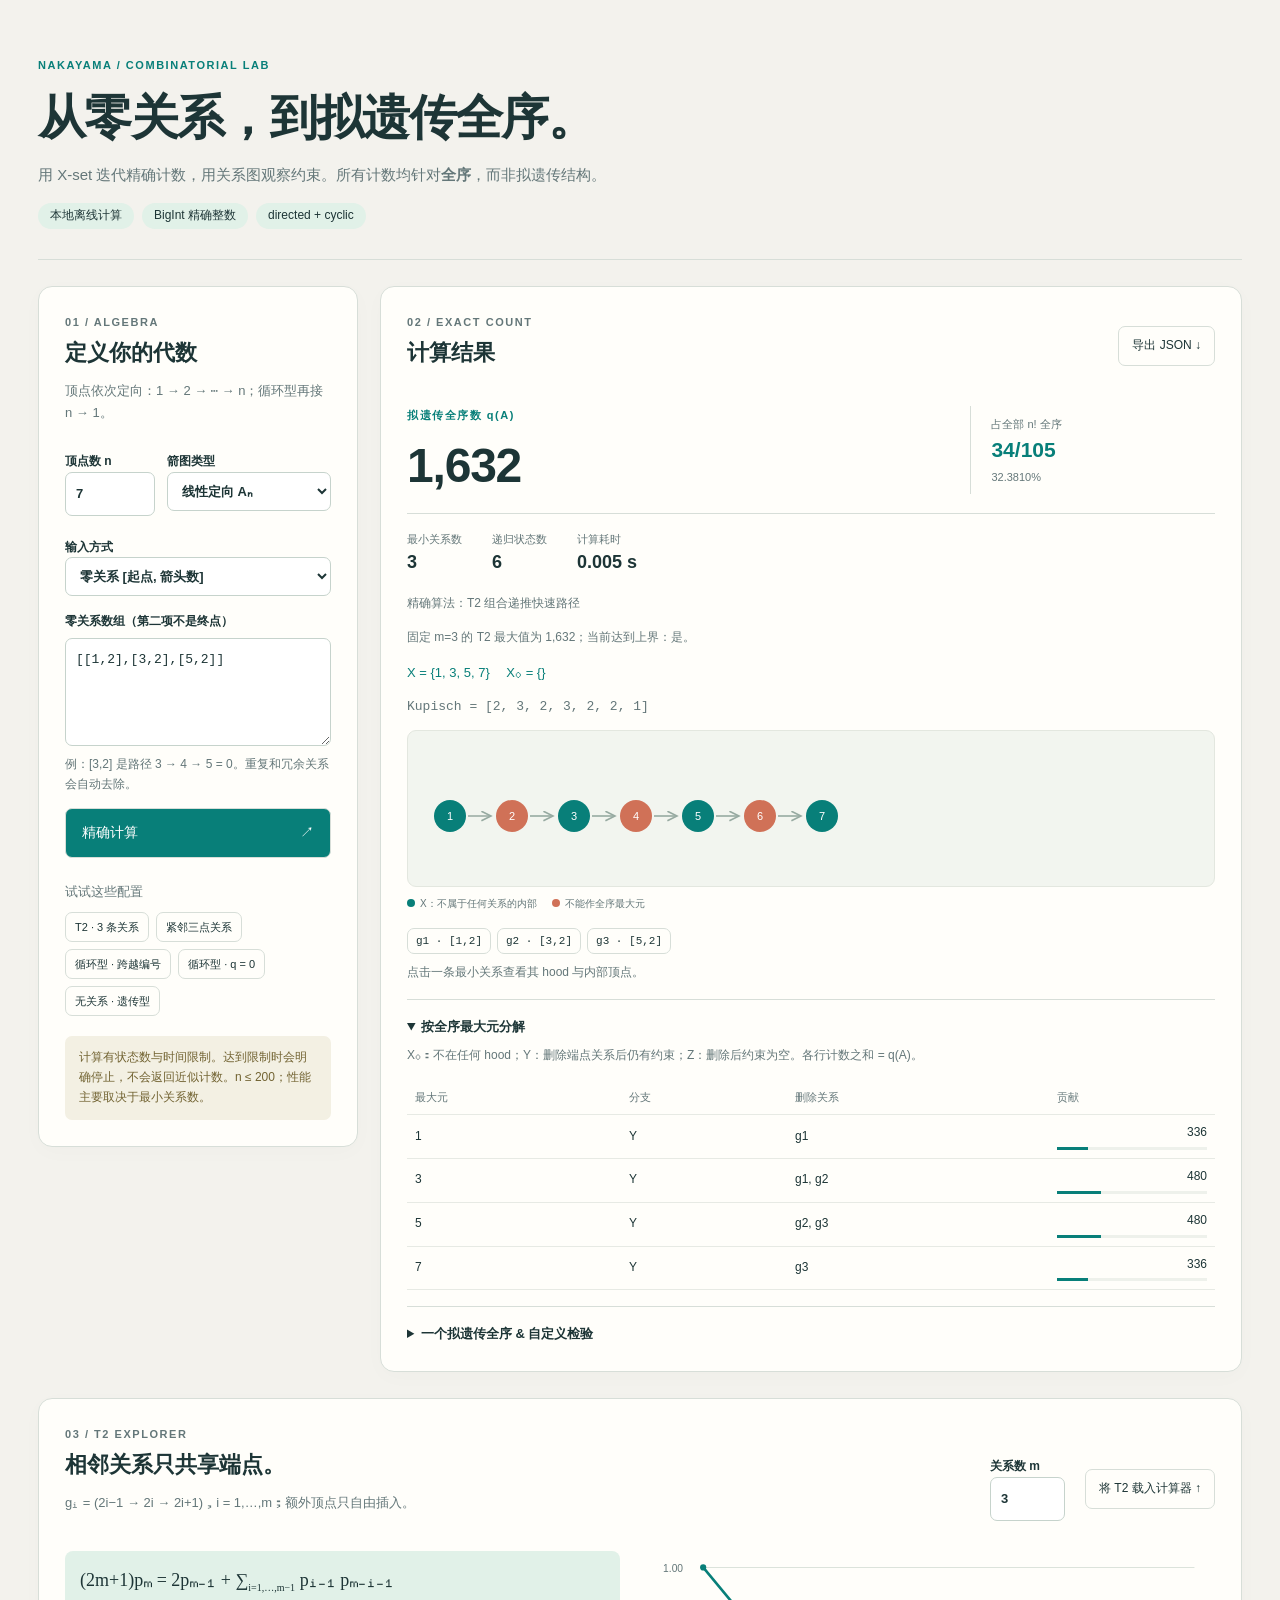
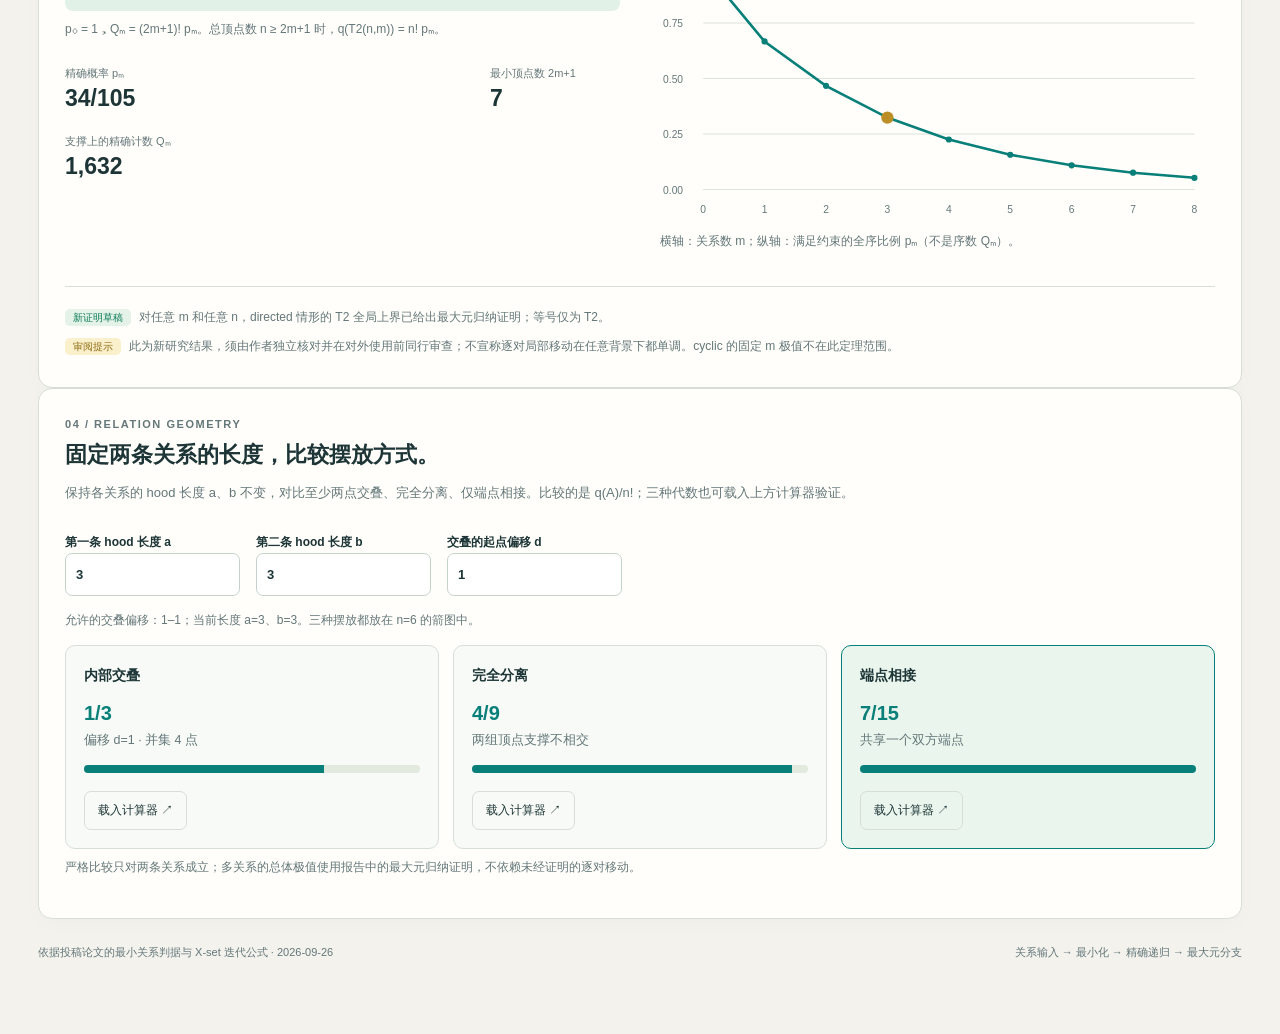
==== nakayama/index.html @ 2ca800cb "Add Nakayama q-order calculator" ====
<!doctype html>
<html lang="zh-CN"><head><meta charset="utf-8"><meta name="viewport" content="width=device-width,initial-scale=1"><title>Nakayama · 拟遗传全序研究台</title><link rel="stylesheet" href="style.css"></head>
<body><main class="shell">
<header><div class="eyebrow">NAKAYAMA / COMBINATORIAL LAB</div><h1>从零关系，到拟遗传全序。</h1><p>用 X-set 迭代精确计数，用关系图观察约束。所有计数均针对<strong>全序</strong>，而非拟遗传结构。</p><div class="tags"><span>本地离线计算</span><span>BigInt 精确整数</span><span>directed + cyclic</span></div></header>
<section class="workspace"><div class="panel input-panel"><div class="section-no">01 / ALGEBRA</div><h2>定义你的代数</h2><p class="muted">顶点依次定向：1 → 2 → ⋯ → n；循环型再接 n → 1。</p>
<div class="two-col"><label>顶点数 n<input id="nInput" type="number" min="1" max="200" value="7"></label><label>箭图类型<select id="kindInput"><option value="directed">线性定向 Aₙ</option><option value="cyclic">循环定向 cyclic</option></select></label></div>
<label>输入方式<select id="modeInput"><option value="relations">零关系 [起点, 箭头数]</option><option value="kupisch">Kupisch 列 [c₁, …, cₙ]</option></select></label>
<label id="inputLabel" for="algebraInput">零关系数组（第二项不是终点）</label><textarea id="algebraInput" rows="4" spellcheck="false">[[1,2],[3,2],[5,2]]</textarea>
<p class="hint" id="inputHint">例：[3,2] 是路径 3 → 4 → 5 = 0。重复和冗余关系会自动去除。</p>
<button class="primary" id="runButton">精确计算 <span>↗</span></button><button id="cancelButton" hidden>取消计算</button>
<div class="presets"><span class="muted">试试这些配置</span><button data-preset="t2">T2 · 3 条关系</button><button data-preset="dense">紧邻三点关系</button><button data-preset="cyclic">循环型 · 跨越编号</button><button data-preset="zero">循环型 · q = 0</button><button data-preset="hereditary">无关系 · 遗传型</button></div>
<div class="note">计算有状态数与时间限制。达到限制时会明确停止，不会返回近似计数。n ≤ 200；性能主要取决于最小关系数。</div></div>
<div class="panel result-panel" aria-live="polite"><div class="result-head"><div><div class="section-no">02 / EXACT COUNT</div><h2>计算结果</h2></div><button id="exportButton" disabled>导出 JSON ↓</button></div>
<div id="error" class="error" hidden></div><div id="busy" class="note" hidden>正在后台进行关系子集递归…</div>
<div id="resultContent" hidden><div class="hero-result"><div><div class="eyebrow">拟遗传全序数 q(A)</div><div id="qValue" class="big-number"></div></div><div class="ratio-box"><span>占全部 n! 全序</span><strong id="ratioValue"></strong><small id="percentValue"></small></div></div>
<div class="microstats"><div><small>最小关系数</small><b id="mValue"></b></div><div><small>递归状态数</small><b id="statesValue"></b></div><div><small>计算耗时</small><b id="timeValue"></b></div></div><p class="hint" id="algorithmValue"></p><p class="hint" id="boundValue"></p>
<div id="warnings"></div><p class="sets" id="sets"></p><p class="muted mono" id="kupischValue"></p>
<div class="diagram-wrap" id="algebraDiagram"></div><div class="legend"><span><i class="teal"></i>X：不属于任何关系的内部</span><span><i class="coral"></i>不能作全序最大元</span></div><div id="relationChips" class="relation-chips"></div><p class="hint" id="relationDetail">点击关系，查看其 hood 与内部顶点；循环路径保留重复出现的语义。</p>
<details open><summary>按全序最大元分解</summary><p class="hint">X₀：不在任何 hood；Y：删除端点关系后仍有约束；Z：删除后约束为空。各行计数之和 = q(A)。</p><div class="table-scroll"><table><thead><tr><th>最大元</th><th>分支</th><th>删除关系</th><th>贡献</th></tr></thead><tbody id="branchRows"></tbody></table></div></details>
<details><summary>一个拟遗传全序 & 自定义检验</summary><p class="hint">从大到小排列顶点，以逗号分隔。判据：每条最小关系的 hood 最大元不能在内部。</p><textarea id="orderInput" rows="2"></textarea><button id="checkButton">检验这个全序</button><p id="orderResult"></p></details>
</div></div></section>
<section class="panel t2-panel"><div class="section-no">03 / T2 EXPLORER</div><div class="t2-head"><div><h2>相邻关系只共享端点。</h2><p class="muted">gᵢ = (2i−1 → 2i → 2i+1)，i = 1,…,m；额外顶点只自由插入。</p></div><label>关系数 m<input id="t2M" type="number" min="1" max="30" value="3"></label><button id="loadT2">将 T2 载入计算器 ↑</button></div>
<div class="t2-grid"><div><div class="formula">(2m+1)pₘ = 2pₘ₋₁ + ∑<sub>i=1,…,m−1</sub> pᵢ₋₁ pₘ₋ᵢ₋₁</div><p class="hint">p₀ = 1，Qₘ = (2m+1)! pₘ。总顶点数 n ≥ 2m+1 时，q(T2(n,m)) = n! pₘ。</p><div class="t2-metrics"><div><small>精确概率 pₘ</small><strong id="t2P"></strong></div><div><small>最小顶点数 2m+1</small><strong id="t2N"></strong></div><div class="span2"><small>支撑上的精确计数 Qₘ</small><strong id="t2Q"></strong></div></div></div><div><div id="t2Chart"></div><p class="hint">横轴：关系数 m；纵轴：满足约束的全序比例 pₘ（不是序数 Qₘ）。</p></div></div>
<div class="proof-status"><span class="pill">新证明草稿</span> 对任意 m 和任意 n，directed 情形的 T2 全局上界已给出最大元归纳证明；等号仅为 T2。<br><span class="pill amber">审阅提示</span> 此为新研究结果，须由作者独立核对并在对外使用前同行审查；不宣称逐对局部移动在任意背景下都单调。cyclic 的固定 m 极值不在此定理范围。</div></section>
<section class="panel comparison-panel"><div class="section-no">04 / RELATION GEOMETRY</div><h2>固定两条关系的长度，比较摆放方式。</h2><p class="muted">保持各关系的 hood 长度 a、b 不变，对比至少两点交叠、完全分离、仅端点相接。比较的是 q(A)/n!；三种代数也可载入上方计算器验证。</p>
<div class="compare-controls"><label>第一条 hood 长度 a<input id="lengthA" type="number" min="3" max="40" value="3"></label><label>第二条 hood 长度 b<input id="lengthB" type="number" min="3" max="40" value="3"></label><label>交叠的起点偏移 d<input id="offsetD" type="number" min="1" value="1"></label></div>
<p class="hint" id="compareHint"></p><div id="pairChart" class="pair-chart"></div><p class="hint">严格比较只对两条关系成立；多关系的总体极值使用报告中的最大元归纳证明，不依赖未经证明的逐对移动。</p></section>
<footer><span>依据投稿论文的最小关系判据与 X-set 迭代公式 · 2026-09-26</span><span>关系输入 → 最小化 → 精确递归 → 最大元分支</span></footer>
</main><script src="core.js"></script><script src="app.js"></script></body></html>
---- nakayama/style.css ----
:root{--bg:#f3f2ed;--paper:#fffefa;--ink:#1d3536;--muted:#647779;--line:#d7ded8;--teal:#087f79;--mint:#e1f1e8;--coral:#d07157;--gold:#bc8f26}*{box-sizing:border-box}body{margin:0;background:var(--bg);color:var(--ink);font:15px/1.65 -apple-system,BlinkMacSystemFont,'Segoe UI','PingFang SC',sans-serif}.shell{max-width:1390px;margin:auto;padding:48px 38px}header{padding:8px 0 30px;border-bottom:1px solid var(--line)}.eyebrow,.section-no{font-size:11px;font-weight:750;letter-spacing:.14em;color:var(--teal)}h1{font-size:clamp(29px,4vw,48px);line-height:1.25;letter-spacing:-.035em;margin:14px 0}header p{max-width:760px;color:var(--muted)}.tags{display:flex;flex-wrap:wrap;gap:8px}.tags span{background:var(--mint);border-radius:30px;padding:3px 12px;font-size:12px}.workspace{display:grid;grid-template-columns:320px minmax(0,1fr);gap:22px;margin:26px 0}.panel{border:1px solid var(--line);border-radius:14px;background:var(--paper);padding:26px;box-shadow:0 5px 22px #17393605;min-width:0}.input-panel{align-self:start}.section-no{color:var(--muted);margin-bottom:8px}h2{font-size:22px;line-height:1.3;margin:0 0 12px;font-weight:650}.muted,.hint{color:var(--muted)}.muted{font-size:13px}.hint{font-size:12px;margin:9px 0 14px}label{display:block;font-size:12px;font-weight:650;margin:16px 0 6px}input,select,textarea,button{font:inherit;color:inherit}input,select,textarea{display:block;width:100%;background:#fff;border:1px solid #c6d3cc;border-radius:7px;padding:10px;font-size:13px;min-width:0}textarea{font-family:ui-monospace,SFMono-Regular,Menlo,monospace;resize:vertical}button{border:1px solid var(--line);border-radius:7px;background:transparent;padding:9px 13px;font-size:12px;cursor:pointer;transition:.15s}button:hover{border-color:var(--teal);background:var(--mint)}button:disabled{opacity:.5;cursor:not-allowed}input:focus,select:focus,textarea:focus,button:focus-visible{outline:2px solid var(--teal);outline-offset:2px}.two-col{display:grid;grid-template-columns:90px minmax(0,1fr);gap:12px}.primary{display:flex;justify-content:space-between;width:100%;background:var(--teal);color:white;padding:12px 16px;font-size:14px}.primary:hover{background:#066862;color:white}.presets{display:flex;flex-wrap:wrap;gap:7px;margin-top:23px}.presets>span{width:100%;margin-bottom:3px}.presets button{font-size:11px;padding:5px 9px}.note,.error{font-size:12px;padding:12px 14px;margin-top:20px;border-radius:7px;background:#f3f0e3;color:#726332}.error{background:#ffede6;color:#913c23;overflow-wrap:anywhere}.result-head,.t2-head{display:flex;justify-content:space-between;align-items:center;gap:20px}.hero-result{display:grid;grid-template-columns:minmax(0,1fr) minmax(100px,.45fr);gap:20px;padding:27px 0 19px;border-bottom:1px solid var(--line)}.big-number{font-size:clamp(26px,4vw,48px);font-weight:600;letter-spacing:-.025em;line-height:1.2;margin-top:12px;overflow-wrap:anywhere;font-variant-numeric:tabular-nums}.ratio-box{border-left:1px solid var(--line);padding-left:20px;display:flex;flex-direction:column;justify-content:center;min-width:0}.ratio-box span,.ratio-box small{font-size:11px;color:var(--muted)}.ratio-box strong{font-size:21px;color:var(--teal);overflow-wrap:anywhere}.microstats{display:flex;gap:30px;margin:16px 0}.microstats small{display:block;color:var(--muted);font-size:11px}.microstats b{font-size:18px}.sets{font-size:13px;color:var(--teal);overflow-wrap:anywhere}.mono{font-family:ui-monospace,monospace;overflow-wrap:anywhere}.diagram-wrap{background:#f2f5ef;border:1px solid #e3e7df;border-radius:9px;overflow:auto;max-height:400px}.diagram-wrap svg{display:block;max-width:none}.legend{font-size:10px;color:var(--muted);display:flex;gap:15px;flex-wrap:wrap;margin:9px 0}.legend i{display:inline-block;width:8px;height:8px;border-radius:50%;margin-right:5px}.teal{background:var(--teal)}.coral{background:var(--coral)}.relation-chips{display:flex;flex-wrap:wrap;gap:6px;margin-top:15px;max-height:150px;overflow:auto}.relation-chips button{font:11px ui-monospace,monospace;padding:6px 8px}.relation-chips button.selected{background:#fcf0c6;border-color:var(--gold)}details{border-top:1px solid var(--line);padding:16px 0 0;margin-top:16px}summary{cursor:pointer;font-size:13px;font-weight:600}.table-scroll{max-height:285px;overflow:auto}table{border-collapse:collapse;width:100%;font-size:12px}th{text-align:left;color:var(--muted);font-weight:500;font-size:11px}td,th{padding:8px;border-bottom:1px solid #e7eae4}td:last-child{text-align:right;font-variant-numeric:tabular-nums;overflow-wrap:anywhere;max-width:220px}.branch-track{width:100%;height:3px;background:#eef1eb;margin-top:4px}.branch-fill{height:3px;background:var(--teal)}#orderResult{font-size:12px;overflow-wrap:anywhere}.t2-head{flex-wrap:wrap}.t2-head>div{flex:1;min-width:240px}.t2-head label{width:75px;margin:0}.t2-grid{display:grid;grid-template-columns:1fr 1fr;gap:40px;margin-top:24px}.formula{background:var(--mint);padding:15px;border-radius:8px;font-family:Georgia,serif;font-size:18px;overflow-wrap:anywhere}.formula sub{font-size:10px}.t2-metrics{display:grid;grid-template-columns:minmax(0,1fr) 130px;gap:18px;margin-top:24px}.t2-metrics small{font-size:11px;color:var(--muted);display:block}.t2-metrics strong{font-size:23px;line-height:1.4;overflow-wrap:anywhere}.span2{grid-column:1/-1}#t2Chart svg{width:100%;display:block}.proof-status{font-size:12px;line-height:2.4;border-top:1px solid var(--line);padding-top:16px;margin-top:20px;color:var(--muted)}.pill{color:#087c58;background:#e5f2e8;padding:3px 8px;border-radius:5px;margin-right:5px;font-size:10px}.amber{background:#faf0cb;color:#8f6a10}footer{display:flex;justify-content:space-between;gap:20px;color:var(--muted);font-size:11px;padding:24px 0}[hidden]{display:none!important}@media(max-width:950px){.shell{padding:28px 20px}.workspace{grid-template-columns:270px minmax(0,1fr)}.panel{padding:20px}.hero-result{grid-template-columns:1fr}.ratio-box{border:0;padding:0}.t2-grid{gap:20px}}@media(max-width:720px){.shell{padding:24px 14px}.workspace,.t2-grid{grid-template-columns:1fr}.t2-head{gap:12px}.hero-result{grid-template-columns:minmax(0,1fr) 120px}.result-head{gap:10px}.result-head button{padding:6px;font-size:10px}.panel{padding:18px}.t2-metrics{grid-template-columns:minmax(0,1fr) 100px}footer{flex-direction:column;gap:6px}}@media(prefers-reduced-motion:reduce){*{transition:none!important}}
.compare-controls{display:flex;gap:16px;flex-wrap:wrap;align-items:end}.compare-controls label{width:175px;max-width:100%}.pair-chart{display:grid;grid-template-columns:repeat(3,minmax(0,1fr));gap:14px}.pair-card{border:1px solid var(--line);border-radius:10px;padding:18px;background:#f7faf6;min-width:0}.pair-card.best{border-color:var(--teal);background:#eaf5ed}.pair-card strong{display:block;font-size:20px;color:var(--teal);overflow-wrap:anywhere}.pair-card h3{font-size:14px;margin:0 0 10px}.pair-track{height:8px;border-radius:10px;background:#e2e9df;margin:14px 0 10px;overflow:hidden}.pair-fill{height:100%;background:var(--teal)}.pair-card button{margin-top:8px}.pair-card small{display:block;color:var(--muted)}@media(max-width:720px){.pair-chart{grid-template-columns:1fr}.compare-controls label{width:calc(50% - 8px)}}
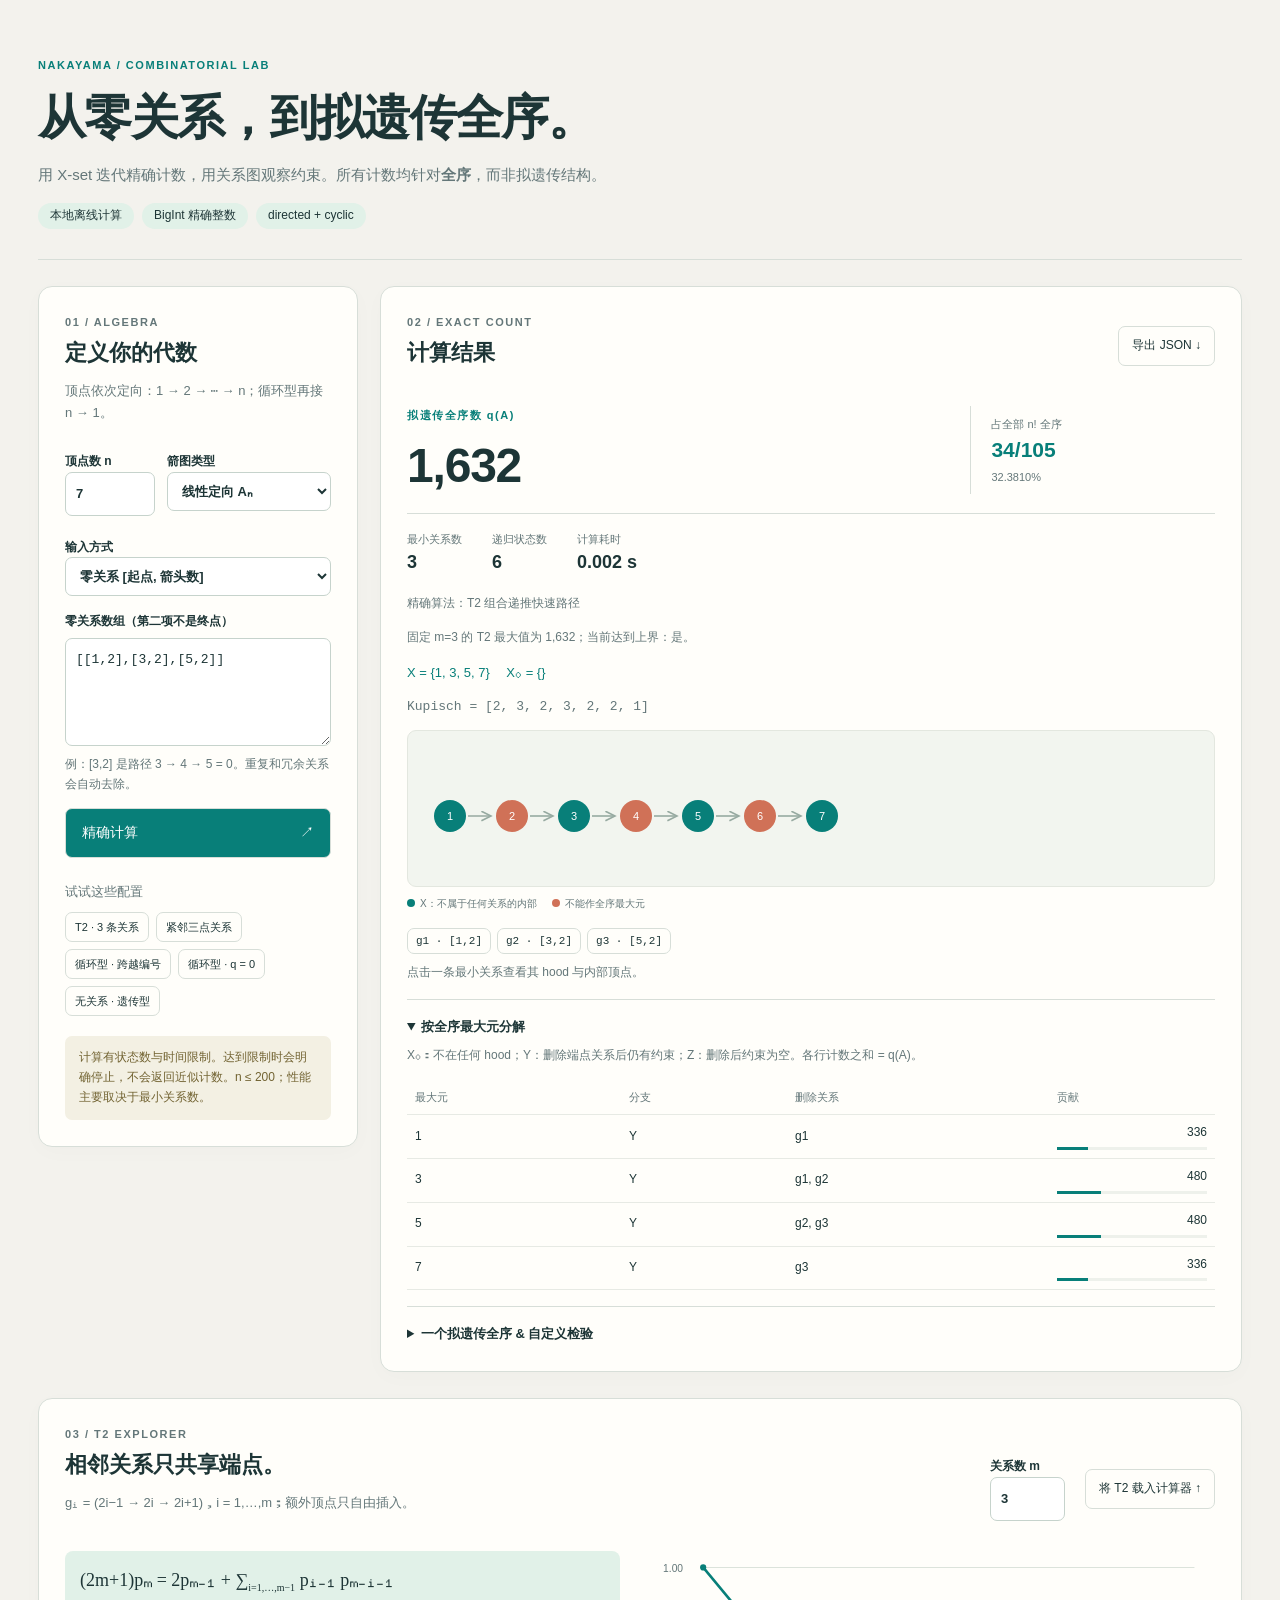
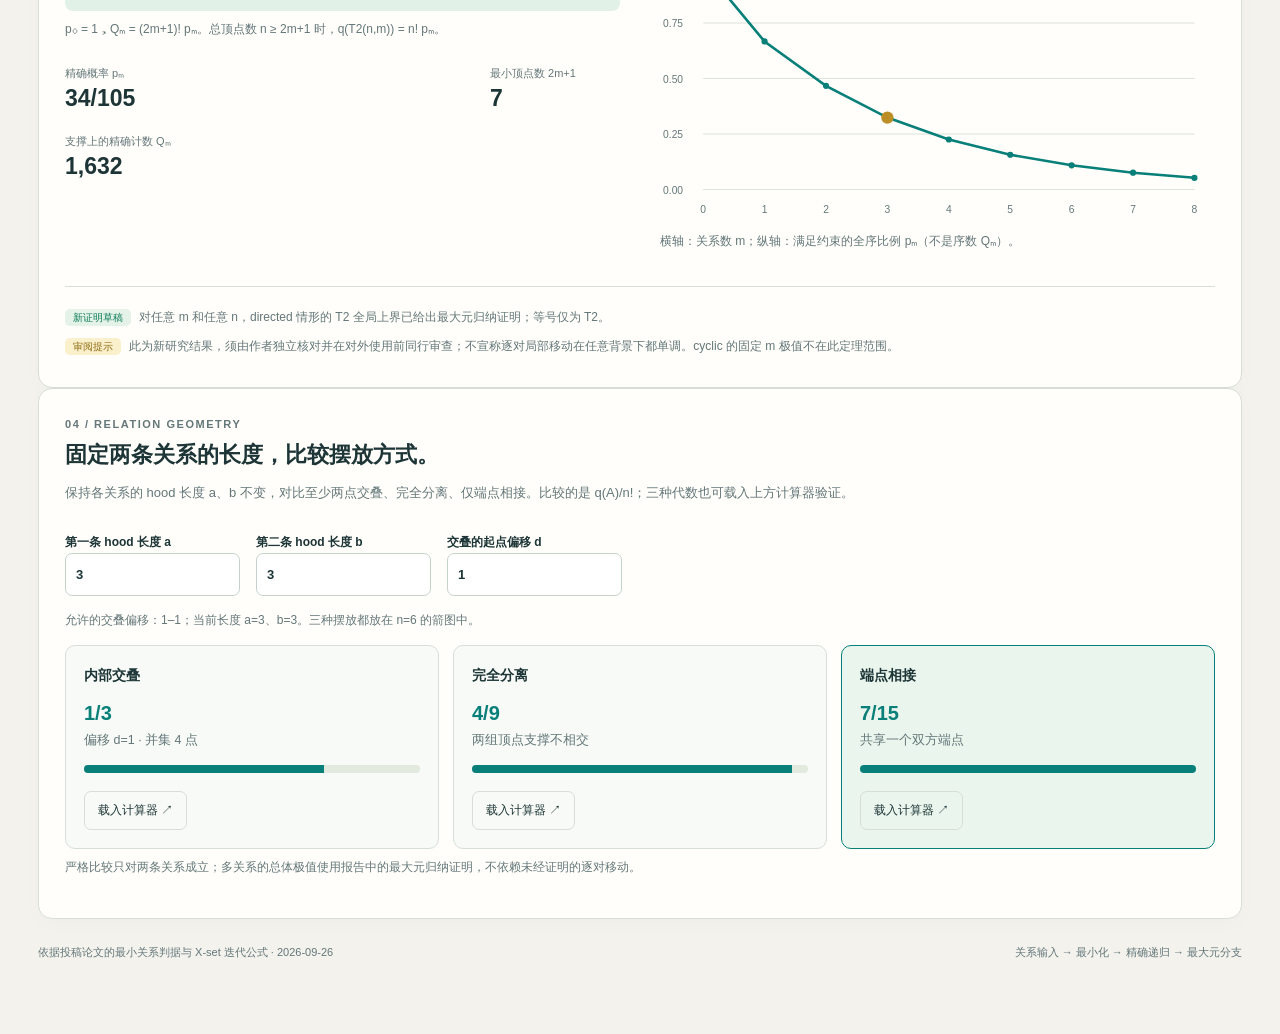
==== commit 211c3fd7: "Embed favicon for standalone calculator" ====
--- a/nakayama/index.html
+++ b/nakayama/index.html
@@ -1,5 +1,5 @@
 <!doctype html>
-<html lang="zh-CN"><head><meta charset="utf-8"><meta name="viewport" content="width=device-width,initial-scale=1"><title>Nakayama · 拟遗传全序研究台</title><link rel="stylesheet" href="style.css"></head>
+<html lang="zh-CN"><head><meta charset="utf-8"><meta name="viewport" content="width=device-width,initial-scale=1"><title>Nakayama · 拟遗传全序研究台</title><link rel="icon" href="data:image/svg+xml,%3Csvg xmlns=%27http://www.w3.org/2000/svg%27 viewBox=%270 0 64 64%27%3E%3Ccircle cx=%2732%27 cy=%2732%27 r=%2728%27 fill=%27%23087f79%27/%3E%3Ctext x=%2732%27 y=%2742%27 text-anchor=%27middle%27 font-size=%2729%27 fill=%27white%27%3EN%3C/text%3E%3C/svg%3E"><link rel="stylesheet" href="style.css"></head>
 <body><main class="shell">
 <header><div class="eyebrow">NAKAYAMA / COMBINATORIAL LAB</div><h1>从零关系，到拟遗传全序。</h1><p>用 X-set 迭代精确计数，用关系图观察约束。所有计数均针对<strong>全序</strong>，而非拟遗传结构。</p><div class="tags"><span>本地离线计算</span><span>BigInt 精确整数</span><span>directed + cyclic</span></div></header>
 <section class="workspace"><div class="panel input-panel"><div class="section-no">01 / ALGEBRA</div><h2>定义你的代数</h2><p class="muted">顶点依次定向：1 → 2 → ⋯ → n；循环型再接 n → 1。</p>
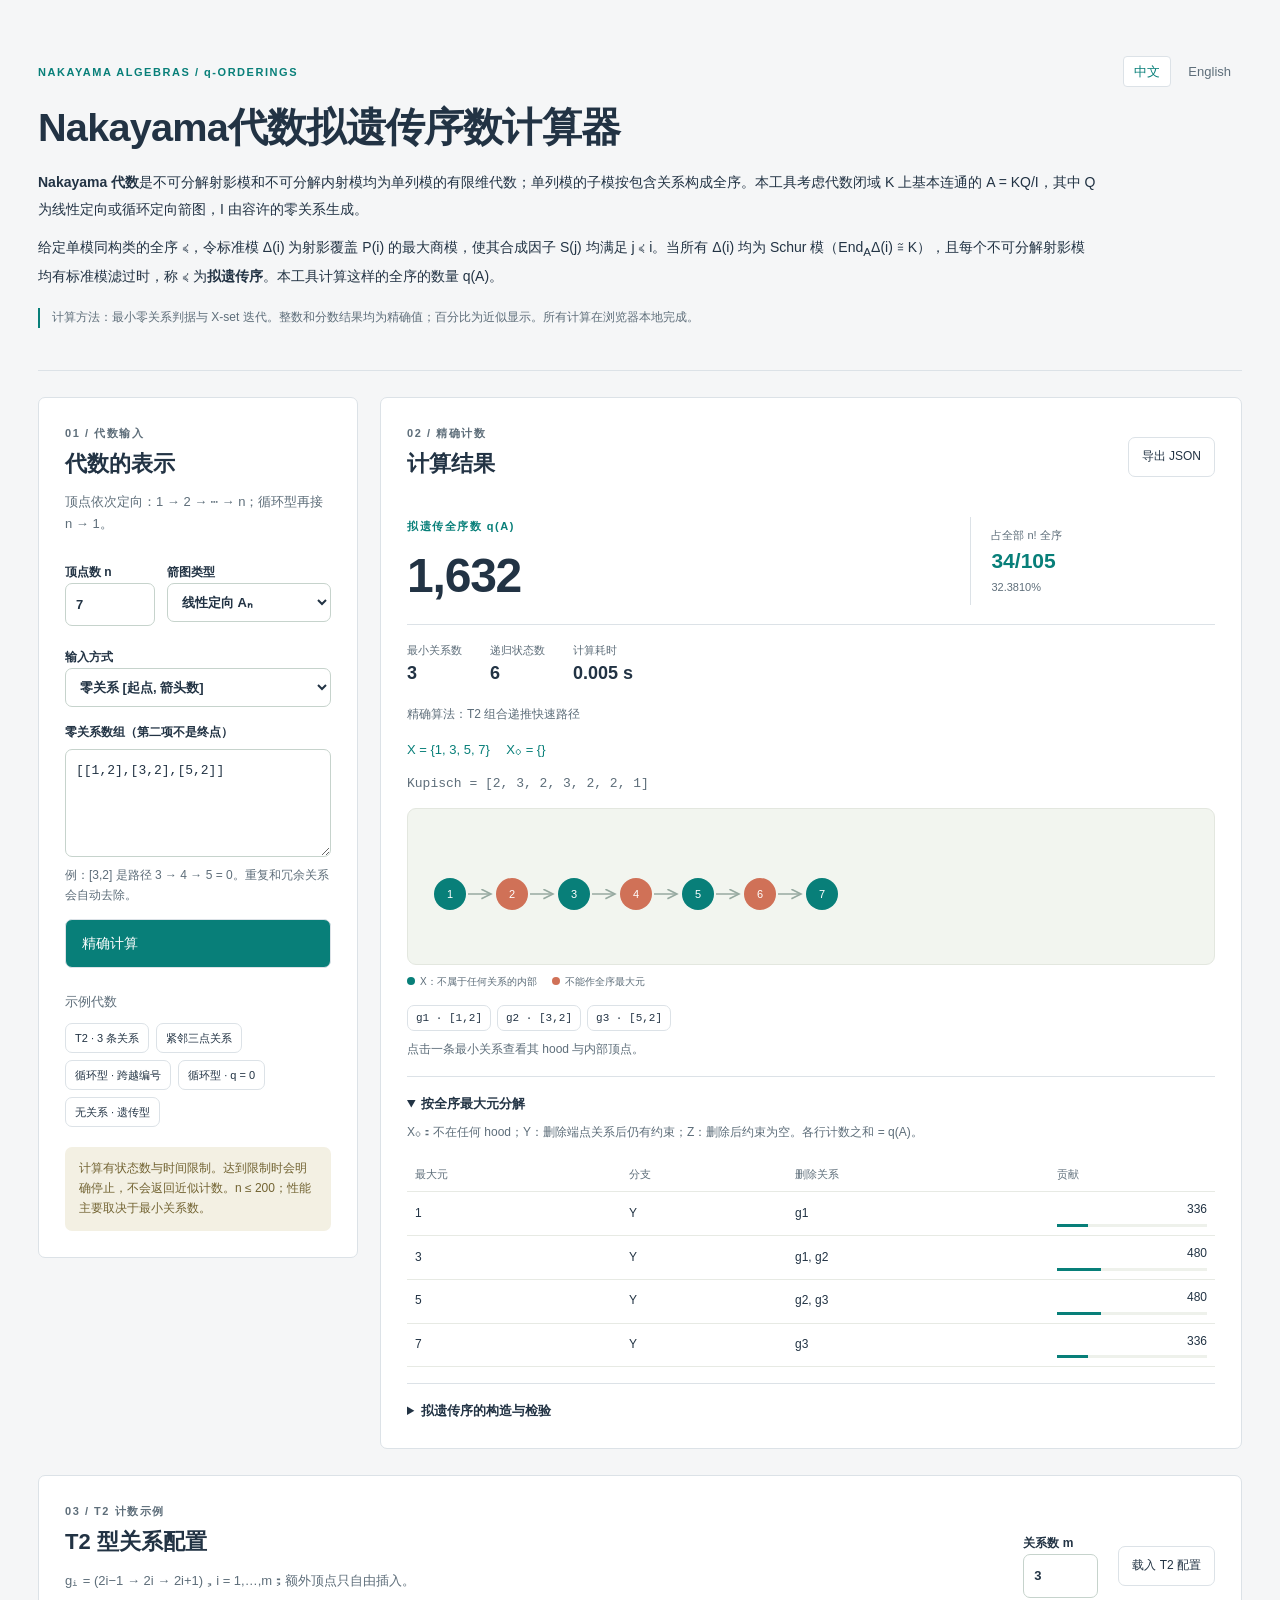
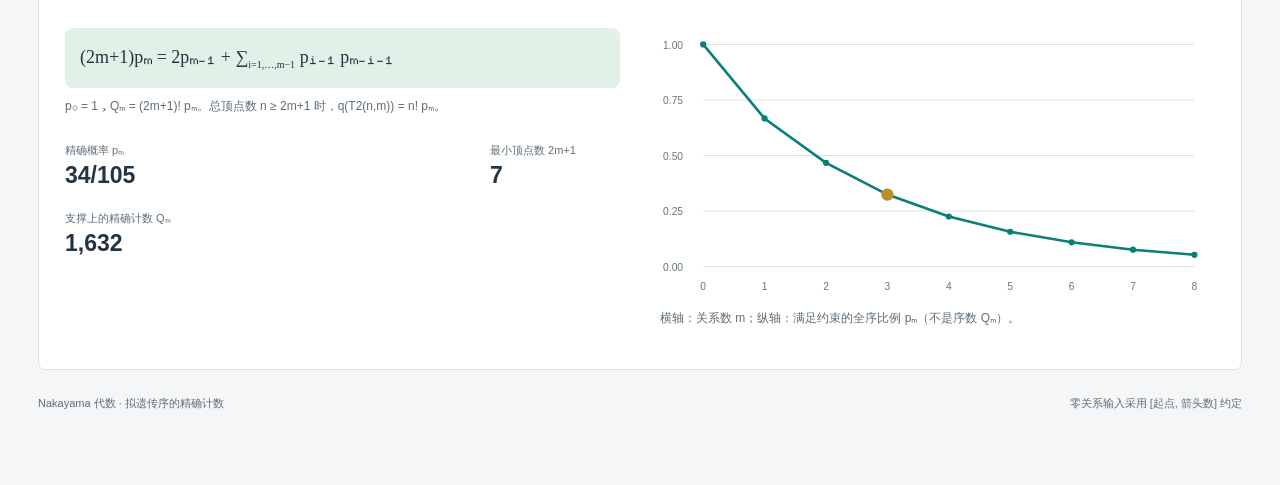
==== commit 66218c9d: "Publish bilingual academic Nakayama calculator" ====
--- a/nakayama/index.html
+++ b/nakayama/index.html
@@ -1,29 +1,33 @@
 <!doctype html>
-<html lang="zh-CN"><head><meta charset="utf-8"><meta name="viewport" content="width=device-width,initial-scale=1"><title>Nakayama · 拟遗传全序研究台</title><link rel="icon" href="data:image/svg+xml,%3Csvg xmlns=%27http://www.w3.org/2000/svg%27 viewBox=%270 0 64 64%27%3E%3Ccircle cx=%2732%27 cy=%2732%27 r=%2728%27 fill=%27%23087f79%27/%3E%3Ctext x=%2732%27 y=%2742%27 text-anchor=%27middle%27 font-size=%2729%27 fill=%27white%27%3EN%3C/text%3E%3C/svg%3E"><link rel="stylesheet" href="style.css"></head>
+<html lang="zh-CN"><head><meta charset="utf-8"><meta name="viewport" content="width=device-width,initial-scale=1"><title>Nakayama代数拟遗传序数计算器</title><link rel="icon" href="data:image/svg+xml,%3Csvg xmlns=%27http://www.w3.org/2000/svg%27 viewBox=%270 0 64 64%27%3E%3Ccircle cx=%2732%27 cy=%2732%27 r=%2728%27 fill=%27%23087f79%27/%3E%3Ctext x=%2732%27 y=%2742%27 text-anchor=%27middle%27 font-size=%2729%27 fill=%27white%27%3EN%3C/text%3E%3C/svg%3E"><link rel="stylesheet" href="style.css?v=20260926-academic"></head>
 <body><main class="shell">
-<header><div class="eyebrow">NAKAYAMA / COMBINATORIAL LAB</div><h1>从零关系，到拟遗传全序。</h1><p>用 X-set 迭代精确计数，用关系图观察约束。所有计数均针对<strong>全序</strong>，而非拟遗传结构。</p><div class="tags"><span>本地离线计算</span><span>BigInt 精确整数</span><span>directed + cyclic</span></div></header>
-<section class="workspace"><div class="panel input-panel"><div class="section-no">01 / ALGEBRA</div><h2>定义你的代数</h2><p class="muted">顶点依次定向：1 → 2 → ⋯ → n；循环型再接 n → 1。</p>
+<header>
+<div class="header-top"><div class="eyebrow">NAKAYAMA ALGEBRAS / q-ORDERINGS</div><nav class="language-nav" aria-label="语言"><a href="index.html" lang="zh-CN" aria-current="page">中文</a><a href="en.html" lang="en">English</a></nav></div>
+<h1>Nakayama代数拟遗传序数计算器</h1>
+<div class="definitions"><p><strong>Nakayama 代数</strong>是不可分解射影模和不可分解内射模均为单列模的有限维代数；单列模的子模按包含关系构成全序。本工具考虑代数闭域 K 上基本连通的 A = KQ/I，其中 Q 为线性定向或循环定向箭图，I 由容许的零关系生成。</p>
+<p>给定单模同构类的全序 ≼，令标准模 Δ(i) 为射影覆盖 P(i) 的最大商模，使其合成因子 S(j) 均满足 j ≼ i。当所有 Δ(i) 均为 Schur 模（End<sub>A</sub>Δ(i) ≅ K），且每个不可分解射影模均有标准模滤过时，称 ≼ 为<strong>拟遗传序</strong>。本工具计算这样的全序的数量 q(A)。</p></div>
+<p class="scope-note">计算方法：最小零关系判据与 X-set 迭代。整数和分数结果均为精确值；百分比为近似显示。所有计算在浏览器本地完成。</p>
+</header>
+<section class="workspace"><div class="panel input-panel"><div class="section-no">01 / 代数输入</div><h2>代数的表示</h2><p class="muted">顶点依次定向：1 → 2 → ⋯ → n；循环型再接 n → 1。</p>
 <div class="two-col"><label>顶点数 n<input id="nInput" type="number" min="1" max="200" value="7"></label><label>箭图类型<select id="kindInput"><option value="directed">线性定向 Aₙ</option><option value="cyclic">循环定向 cyclic</option></select></label></div>
 <label>输入方式<select id="modeInput"><option value="relations">零关系 [起点, 箭头数]</option><option value="kupisch">Kupisch 列 [c₁, …, cₙ]</option></select></label>
 <label id="inputLabel" for="algebraInput">零关系数组（第二项不是终点）</label><textarea id="algebraInput" rows="4" spellcheck="false">[[1,2],[3,2],[5,2]]</textarea>
 <p class="hint" id="inputHint">例：[3,2] 是路径 3 → 4 → 5 = 0。重复和冗余关系会自动去除。</p>
-<button class="primary" id="runButton">精确计算 <span>↗</span></button><button id="cancelButton" hidden>取消计算</button>
-<div class="presets"><span class="muted">试试这些配置</span><button data-preset="t2">T2 · 3 条关系</button><button data-preset="dense">紧邻三点关系</button><button data-preset="cyclic">循环型 · 跨越编号</button><button data-preset="zero">循环型 · q = 0</button><button data-preset="hereditary">无关系 · 遗传型</button></div>
+<button class="primary" id="runButton">精确计算</button><button id="cancelButton" hidden>取消计算</button>
+<div class="presets"><span class="muted">示例代数</span><button data-preset="t2">T2 · 3 条关系</button><button data-preset="dense">紧邻三点关系</button><button data-preset="cyclic">循环型 · 跨越编号</button><button data-preset="zero">循环型 · q = 0</button><button data-preset="hereditary">无关系 · 遗传型</button></div>
 <div class="note">计算有状态数与时间限制。达到限制时会明确停止，不会返回近似计数。n ≤ 200；性能主要取决于最小关系数。</div></div>
-<div class="panel result-panel" aria-live="polite"><div class="result-head"><div><div class="section-no">02 / EXACT COUNT</div><h2>计算结果</h2></div><button id="exportButton" disabled>导出 JSON ↓</button></div>
+<div class="panel result-panel" aria-live="polite"><div class="result-head"><div><div class="section-no">02 / 精确计数</div><h2>计算结果</h2></div><button id="exportButton" disabled>导出 JSON</button></div>
 <div id="error" class="error" hidden></div><div id="busy" class="note" hidden>正在后台进行关系子集递归…</div>
 <div id="resultContent" hidden><div class="hero-result"><div><div class="eyebrow">拟遗传全序数 q(A)</div><div id="qValue" class="big-number"></div></div><div class="ratio-box"><span>占全部 n! 全序</span><strong id="ratioValue"></strong><small id="percentValue"></small></div></div>
-<div class="microstats"><div><small>最小关系数</small><b id="mValue"></b></div><div><small>递归状态数</small><b id="statesValue"></b></div><div><small>计算耗时</small><b id="timeValue"></b></div></div><p class="hint" id="algorithmValue"></p><p class="hint" id="boundValue"></p>
+<div class="microstats"><div><small>最小关系数</small><b id="mValue"></b></div><div><small>递归状态数</small><b id="statesValue"></b></div><div><small>计算耗时</small><b id="timeValue"></b></div></div><p class="hint" id="algorithmValue"></p>
 <div id="warnings"></div><p class="sets" id="sets"></p><p class="muted mono" id="kupischValue"></p>
 <div class="diagram-wrap" id="algebraDiagram"></div><div class="legend"><span><i class="teal"></i>X：不属于任何关系的内部</span><span><i class="coral"></i>不能作全序最大元</span></div><div id="relationChips" class="relation-chips"></div><p class="hint" id="relationDetail">点击关系，查看其 hood 与内部顶点；循环路径保留重复出现的语义。</p>
 <details open><summary>按全序最大元分解</summary><p class="hint">X₀：不在任何 hood；Y：删除端点关系后仍有约束；Z：删除后约束为空。各行计数之和 = q(A)。</p><div class="table-scroll"><table><thead><tr><th>最大元</th><th>分支</th><th>删除关系</th><th>贡献</th></tr></thead><tbody id="branchRows"></tbody></table></div></details>
-<details><summary>一个拟遗传全序 & 自定义检验</summary><p class="hint">从大到小排列顶点，以逗号分隔。判据：每条最小关系的 hood 最大元不能在内部。</p><textarea id="orderInput" rows="2"></textarea><button id="checkButton">检验这个全序</button><p id="orderResult"></p></details>
+<details><summary>拟遗传序的构造与检验</summary><p class="hint">从大到小排列顶点，以逗号分隔。判据：每条最小关系的 hood 最大元不能在内部。</p><textarea id="orderInput" rows="2"></textarea><button id="checkButton">检验这个全序</button><p id="orderResult"></p></details>
 </div></div></section>
-<section class="panel t2-panel"><div class="section-no">03 / T2 EXPLORER</div><div class="t2-head"><div><h2>相邻关系只共享端点。</h2><p class="muted">gᵢ = (2i−1 → 2i → 2i+1)，i = 1,…,m；额外顶点只自由插入。</p></div><label>关系数 m<input id="t2M" type="number" min="1" max="30" value="3"></label><button id="loadT2">将 T2 载入计算器 ↑</button></div>
+<section class="panel t2-panel"><div class="section-no">03 / T2 计数示例</div><div class="t2-head"><div><h2>T2 型关系配置</h2><p class="muted">gᵢ = (2i−1 → 2i → 2i+1)，i = 1,…,m；额外顶点只自由插入。</p></div><label>关系数 m<input id="t2M" type="number" min="1" max="30" value="3"></label><button id="loadT2">载入 T2 配置</button></div>
 <div class="t2-grid"><div><div class="formula">(2m+1)pₘ = 2pₘ₋₁ + ∑<sub>i=1,…,m−1</sub> pᵢ₋₁ pₘ₋ᵢ₋₁</div><p class="hint">p₀ = 1，Qₘ = (2m+1)! pₘ。总顶点数 n ≥ 2m+1 时，q(T2(n,m)) = n! pₘ。</p><div class="t2-metrics"><div><small>精确概率 pₘ</small><strong id="t2P"></strong></div><div><small>最小顶点数 2m+1</small><strong id="t2N"></strong></div><div class="span2"><small>支撑上的精确计数 Qₘ</small><strong id="t2Q"></strong></div></div></div><div><div id="t2Chart"></div><p class="hint">横轴：关系数 m；纵轴：满足约束的全序比例 pₘ（不是序数 Qₘ）。</p></div></div>
-<div class="proof-status"><span class="pill">新证明草稿</span> 对任意 m 和任意 n，directed 情形的 T2 全局上界已给出最大元归纳证明；等号仅为 T2。<br><span class="pill amber">审阅提示</span> 此为新研究结果，须由作者独立核对并在对外使用前同行审查；不宣称逐对局部移动在任意背景下都单调。cyclic 的固定 m 极值不在此定理范围。</div></section>
-<section class="panel comparison-panel"><div class="section-no">04 / RELATION GEOMETRY</div><h2>固定两条关系的长度，比较摆放方式。</h2><p class="muted">保持各关系的 hood 长度 a、b 不变，对比至少两点交叠、完全分离、仅端点相接。比较的是 q(A)/n!；三种代数也可载入上方计算器验证。</p>
-<div class="compare-controls"><label>第一条 hood 长度 a<input id="lengthA" type="number" min="3" max="40" value="3"></label><label>第二条 hood 长度 b<input id="lengthB" type="number" min="3" max="40" value="3"></label><label>交叠的起点偏移 d<input id="offsetD" type="number" min="1" value="1"></label></div>
-<p class="hint" id="compareHint"></p><div id="pairChart" class="pair-chart"></div><p class="hint">严格比较只对两条关系成立；多关系的总体极值使用报告中的最大元归纳证明，不依赖未经证明的逐对移动。</p></section>
-<footer><span>依据投稿论文的最小关系判据与 X-set 迭代公式 · 2026-09-26</span><span>关系输入 → 最小化 → 精确递归 → 最大元分支</span></footer>
-</main><script src="core.js"></script><script src="app.js"></script></body></html>
+</section>
+
+<footer><span>Nakayama 代数 · 拟遗传序的精确计数</span><span>零关系输入采用 [起点, 箭头数] 约定</span></footer>
+</main><script src="core.js?v=20260926-academic"></script><script src="i18n.js?v=20260926-academic"></script><script src="app.js?v=20260926-academic"></script></body></html>
--- a/nakayama/style.css
+++ b/nakayama/style.css
@@ -1,2 +1,10 @@
-:root{--bg:#f3f2ed;--paper:#fffefa;--ink:#1d3536;--muted:#647779;--line:#d7ded8;--teal:#087f79;--mint:#e1f1e8;--coral:#d07157;--gold:#bc8f26}*{box-sizing:border-box}body{margin:0;background:var(--bg);color:var(--ink);font:15px/1.65 -apple-system,BlinkMacSystemFont,'Segoe UI','PingFang SC',sans-serif}.shell{max-width:1390px;margin:auto;padding:48px 38px}header{padding:8px 0 30px;border-bottom:1px solid var(--line)}.eyebrow,.section-no{font-size:11px;font-weight:750;letter-spacing:.14em;color:var(--teal)}h1{font-size:clamp(29px,4vw,48px);line-height:1.25;letter-spacing:-.035em;margin:14px 0}header p{max-width:760px;color:var(--muted)}.tags{display:flex;flex-wrap:wrap;gap:8px}.tags span{background:var(--mint);border-radius:30px;padding:3px 12px;font-size:12px}.workspace{display:grid;grid-template-columns:320px minmax(0,1fr);gap:22px;margin:26px 0}.panel{border:1px solid var(--line);border-radius:14px;background:var(--paper);padding:26px;box-shadow:0 5px 22px #17393605;min-width:0}.input-panel{align-self:start}.section-no{color:var(--muted);margin-bottom:8px}h2{font-size:22px;line-height:1.3;margin:0 0 12px;font-weight:650}.muted,.hint{color:var(--muted)}.muted{font-size:13px}.hint{font-size:12px;margin:9px 0 14px}label{display:block;font-size:12px;font-weight:650;margin:16px 0 6px}input,select,textarea,button{font:inherit;color:inherit}input,select,textarea{display:block;width:100%;background:#fff;border:1px solid #c6d3cc;border-radius:7px;padding:10px;font-size:13px;min-width:0}textarea{font-family:ui-monospace,SFMono-Regular,Menlo,monospace;resize:vertical}button{border:1px solid var(--line);border-radius:7px;background:transparent;padding:9px 13px;font-size:12px;cursor:pointer;transition:.15s}button:hover{border-color:var(--teal);background:var(--mint)}button:disabled{opacity:.5;cursor:not-allowed}input:focus,select:focus,textarea:focus,button:focus-visible{outline:2px solid var(--teal);outline-offset:2px}.two-col{display:grid;grid-template-columns:90px minmax(0,1fr);gap:12px}.primary{display:flex;justify-content:space-between;width:100%;background:var(--teal);color:white;padding:12px 16px;font-size:14px}.primary:hover{background:#066862;color:white}.presets{display:flex;flex-wrap:wrap;gap:7px;margin-top:23px}.presets>span{width:100%;margin-bottom:3px}.presets button{font-size:11px;padding:5px 9px}.note,.error{font-size:12px;padding:12px 14px;margin-top:20px;border-radius:7px;background:#f3f0e3;color:#726332}.error{background:#ffede6;color:#913c23;overflow-wrap:anywhere}.result-head,.t2-head{display:flex;justify-content:space-between;align-items:center;gap:20px}.hero-result{display:grid;grid-template-columns:minmax(0,1fr) minmax(100px,.45fr);gap:20px;padding:27px 0 19px;border-bottom:1px solid var(--line)}.big-number{font-size:clamp(26px,4vw,48px);font-weight:600;letter-spacing:-.025em;line-height:1.2;margin-top:12px;overflow-wrap:anywhere;font-variant-numeric:tabular-nums}.ratio-box{border-left:1px solid var(--line);padding-left:20px;display:flex;flex-direction:column;justify-content:center;min-width:0}.ratio-box span,.ratio-box small{font-size:11px;color:var(--muted)}.ratio-box strong{font-size:21px;color:var(--teal);overflow-wrap:anywhere}.microstats{display:flex;gap:30px;margin:16px 0}.microstats small{display:block;color:var(--muted);font-size:11px}.microstats b{font-size:18px}.sets{font-size:13px;color:var(--teal);overflow-wrap:anywhere}.mono{font-family:ui-monospace,monospace;overflow-wrap:anywhere}.diagram-wrap{background:#f2f5ef;border:1px solid #e3e7df;border-radius:9px;overflow:auto;max-height:400px}.diagram-wrap svg{display:block;max-width:none}.legend{font-size:10px;color:var(--muted);display:flex;gap:15px;flex-wrap:wrap;margin:9px 0}.legend i{display:inline-block;width:8px;height:8px;border-radius:50%;margin-right:5px}.teal{background:var(--teal)}.coral{background:var(--coral)}.relation-chips{display:flex;flex-wrap:wrap;gap:6px;margin-top:15px;max-height:150px;overflow:auto}.relation-chips button{font:11px ui-monospace,monospace;padding:6px 8px}.relation-chips button.selected{background:#fcf0c6;border-color:var(--gold)}details{border-top:1px solid var(--line);padding:16px 0 0;margin-top:16px}summary{cursor:pointer;font-size:13px;font-weight:600}.table-scroll{max-height:285px;overflow:auto}table{border-collapse:collapse;width:100%;font-size:12px}th{text-align:left;color:var(--muted);font-weight:500;font-size:11px}td,th{padding:8px;border-bottom:1px solid #e7eae4}td:last-child{text-align:right;font-variant-numeric:tabular-nums;overflow-wrap:anywhere;max-width:220px}.branch-track{width:100%;height:3px;background:#eef1eb;margin-top:4px}.branch-fill{height:3px;background:var(--teal)}#orderResult{font-size:12px;overflow-wrap:anywhere}.t2-head{flex-wrap:wrap}.t2-head>div{flex:1;min-width:240px}.t2-head label{width:75px;margin:0}.t2-grid{display:grid;grid-template-columns:1fr 1fr;gap:40px;margin-top:24px}.formula{background:var(--mint);padding:15px;border-radius:8px;font-family:Georgia,serif;font-size:18px;overflow-wrap:anywhere}.formula sub{font-size:10px}.t2-metrics{display:grid;grid-template-columns:minmax(0,1fr) 130px;gap:18px;margin-top:24px}.t2-metrics small{font-size:11px;color:var(--muted);display:block}.t2-metrics strong{font-size:23px;line-height:1.4;overflow-wrap:anywhere}.span2{grid-column:1/-1}#t2Chart svg{width:100%;display:block}.proof-status{font-size:12px;line-height:2.4;border-top:1px solid var(--line);padding-top:16px;margin-top:20px;color:var(--muted)}.pill{color:#087c58;background:#e5f2e8;padding:3px 8px;border-radius:5px;margin-right:5px;font-size:10px}.amber{background:#faf0cb;color:#8f6a10}footer{display:flex;justify-content:space-between;gap:20px;color:var(--muted);font-size:11px;padding:24px 0}[hidden]{display:none!important}@media(max-width:950px){.shell{padding:28px 20px}.workspace{grid-template-columns:270px minmax(0,1fr)}.panel{padding:20px}.hero-result{grid-template-columns:1fr}.ratio-box{border:0;padding:0}.t2-grid{gap:20px}}@media(max-width:720px){.shell{padding:24px 14px}.workspace,.t2-grid{grid-template-columns:1fr}.t2-head{gap:12px}.hero-result{grid-template-columns:minmax(0,1fr) 120px}.result-head{gap:10px}.result-head button{padding:6px;font-size:10px}.panel{padding:18px}.t2-metrics{grid-template-columns:minmax(0,1fr) 100px}footer{flex-direction:column;gap:6px}}@media(prefers-reduced-motion:reduce){*{transition:none!important}}
-.compare-controls{display:flex;gap:16px;flex-wrap:wrap;align-items:end}.compare-controls label{width:175px;max-width:100%}.pair-chart{display:grid;grid-template-columns:repeat(3,minmax(0,1fr));gap:14px}.pair-card{border:1px solid var(--line);border-radius:10px;padding:18px;background:#f7faf6;min-width:0}.pair-card.best{border-color:var(--teal);background:#eaf5ed}.pair-card strong{display:block;font-size:20px;color:var(--teal);overflow-wrap:anywhere}.pair-card h3{font-size:14px;margin:0 0 10px}.pair-track{height:8px;border-radius:10px;background:#e2e9df;margin:14px 0 10px;overflow:hidden}.pair-fill{height:100%;background:var(--teal)}.pair-card button{margin-top:8px}.pair-card small{display:block;color:var(--muted)}@media(max-width:720px){.pair-chart{grid-template-columns:1fr}.compare-controls label{width:calc(50% - 8px)}}
+:root{--bg:#f3f2ed;--paper:#fffefa;--ink:#1d3536;--muted:#647779;--line:#d7ded8;--teal:#087f79;--mint:#e1f1e8;--coral:#d07157;--gold:#bc8f26}*{box-sizing:border-box}body{margin:0;background:var(--bg);color:var(--ink);font:15px/1.65 -apple-system,BlinkMacSystemFont,'Segoe UI','PingFang SC',sans-serif}.shell{max-width:1390px;margin:auto;padding:48px 38px}header{padding:8px 0 30px;border-bottom:1px solid var(--line)}.eyebrow,.section-no{font-size:11px;font-weight:750;letter-spacing:.14em;color:var(--teal)}h1{font-size:clamp(29px,4vw,48px);line-height:1.25;letter-spacing:-.035em;margin:14px 0}header p{max-width:760px;color:var(--muted)}.tags{display:flex;flex-wrap:wrap;gap:8px}.tags span{background:var(--mint);border-radius:30px;padding:3px 12px;font-size:12px}.workspace{display:grid;grid-template-columns:320px minmax(0,1fr);gap:22px;margin:26px 0}.panel{border:1px solid var(--line);border-radius:14px;background:var(--paper);padding:26px;box-shadow:0 5px 22px #17393605;min-width:0}.input-panel{align-self:start}.section-no{color:var(--muted);margin-bottom:8px}h2{font-size:22px;line-height:1.3;margin:0 0 12px;font-weight:650}.muted,.hint{color:var(--muted)}.muted{font-size:13px}.hint{font-size:12px;margin:9px 0 14px}label{display:block;font-size:12px;font-weight:650;margin:16px 0 6px}input,select,textarea,button{font:inherit;color:inherit}input,select,textarea{display:block;width:100%;background:#fff;border:1px solid #c6d3cc;border-radius:7px;padding:10px;font-size:13px;min-width:0}textarea{font-family:ui-monospace,SFMono-Regular,Menlo,monospace;resize:vertical}button{border:1px solid var(--line);border-radius:7px;background:transparent;padding:9px 13px;font-size:12px;cursor:pointer;transition:.15s}button:hover{border-color:var(--teal);background:var(--mint)}button:disabled{opacity:.5;cursor:not-allowed}input:focus,select:focus,textarea:focus,button:focus-visible{outline:2px solid var(--teal);outline-offset:2px}.two-col{display:grid;grid-template-columns:90px minmax(0,1fr);gap:12px}.primary{display:flex;justify-content:space-between;width:100%;background:var(--teal);color:white;padding:12px 16px;font-size:14px}.primary:hover{background:#066862;color:white}.presets{display:flex;flex-wrap:wrap;gap:7px;margin-top:23px}.presets>span{width:100%;margin-bottom:3px}.presets button{font-size:11px;padding:5px 9px}.note,.error{font-size:12px;padding:12px 14px;margin-top:20px;border-radius:7px;background:#f3f0e3;color:#726332}.error{background:#ffede6;color:#913c23;overflow-wrap:anywhere}.result-head,.t2-head{display:flex;justify-content:space-between;align-items:center;gap:20px}.hero-result{display:grid;grid-template-columns:minmax(0,1fr) minmax(100px,.45fr);gap:20px;padding:27px 0 19px;border-bottom:1px solid var(--line)}.big-number{font-size:clamp(26px,4vw,48px);font-weight:600;letter-spacing:-.025em;line-height:1.2;margin-top:12px;overflow-wrap:anywhere;font-variant-numeric:tabular-nums}.ratio-box{border-left:1px solid var(--line);padding-left:20px;display:flex;flex-direction:column;justify-content:center;min-width:0}.ratio-box span,.ratio-box small{font-size:11px;color:var(--muted)}.ratio-box strong{font-size:21px;color:var(--teal);overflow-wrap:anywhere}.microstats{display:flex;gap:30px;margin:16px 0}.microstats small{display:block;color:var(--muted);font-size:11px}.microstats b{font-size:18px}.sets{font-size:13px;color:var(--teal);overflow-wrap:anywhere}.mono{font-family:ui-monospace,monospace;overflow-wrap:anywhere}.diagram-wrap{background:#f2f5ef;border:1px solid #e3e7df;border-radius:9px;overflow:auto;max-height:400px}.diagram-wrap svg{display:block;max-width:none}.legend{font-size:10px;color:var(--muted);display:flex;gap:15px;flex-wrap:wrap;margin:9px 0}.legend i{display:inline-block;width:8px;height:8px;border-radius:50%;margin-right:5px}.teal{background:var(--teal)}.coral{background:var(--coral)}.relation-chips{display:flex;flex-wrap:wrap;gap:6px;margin-top:15px;max-height:150px;overflow:auto}.relation-chips button{font:11px ui-monospace,monospace;padding:6px 8px}.relation-chips button.selected{background:#fcf0c6;border-color:var(--gold)}details{border-top:1px solid var(--line);padding:16px 0 0;margin-top:16px}summary{cursor:pointer;font-size:13px;font-weight:600}.table-scroll{max-height:285px;overflow:auto}table{border-collapse:collapse;width:100%;font-size:12px}th{text-align:left;color:var(--muted);font-weight:500;font-size:11px}td,th{padding:8px;border-bottom:1px solid #e7eae4}td:last-child{text-align:right;font-variant-numeric:tabular-nums;overflow-wrap:anywhere;max-width:220px}.branch-track{width:100%;height:3px;background:#eef1eb;margin-top:4px}.branch-fill{height:3px;background:var(--teal)}#orderResult{font-size:12px;overflow-wrap:anywhere}.t2-head{flex-wrap:wrap}.t2-head>div{flex:1;min-width:240px}.t2-head label{width:75px;margin:0}.t2-grid{display:grid;grid-template-columns:1fr 1fr;gap:40px;margin-top:24px}.formula{background:var(--mint);padding:15px;border-radius:8px;font-family:Georgia,serif;font-size:18px;overflow-wrap:anywhere}.formula sub{font-size:10px}.t2-metrics{display:grid;grid-template-columns:minmax(0,1fr) 130px;gap:18px;margin-top:24px}.t2-metrics small{font-size:11px;color:var(--muted);display:block}.t2-metrics strong{font-size:23px;line-height:1.4;overflow-wrap:anywhere}.span2{grid-column:1/-1}#t2Chart svg{width:100%;display:block}footer{display:flex;justify-content:space-between;gap:20px;color:var(--muted);font-size:11px;padding:24px 0}[hidden]{display:none!important}@media(max-width:950px){.shell{padding:28px 20px}.workspace{grid-template-columns:270px minmax(0,1fr)}.panel{padding:20px}.hero-result{grid-template-columns:1fr}.ratio-box{border:0;padding:0}.t2-grid{gap:20px}}@media(max-width:720px){.shell{padding:24px 14px}.workspace,.t2-grid{grid-template-columns:1fr}.t2-head{gap:12px}.hero-result{grid-template-columns:minmax(0,1fr) 120px}.result-head{gap:10px}.result-head button{padding:6px;font-size:10px}.panel{padding:18px}.t2-metrics{grid-template-columns:minmax(0,1fr) 100px}footer{flex-direction:column;gap:6px}}@media(prefers-reduced-motion:reduce){*{transition:none!important}}
+
+/* Academic presentation: restrained hierarchy, legible definitions, bilingual navigation. */
+:root{--bg:#f5f6f7;--paper:#fff;--ink:#223344;--muted:#5e6e7a;--line:#dce2e7}
+.header-top{display:flex;align-items:center;justify-content:space-between;gap:16px;flex-wrap:wrap}
+.language-nav{display:flex;gap:6px;font-size:13px}.language-nav a{color:var(--muted);padding:4px 10px;text-decoration:none;border:1px solid transparent;border-radius:4px}.language-nav a[aria-current]{color:var(--teal);border-color:var(--line);background:var(--paper)}.language-nav a:hover{text-decoration:underline}
+h1{font-size:clamp(26px,3.1vw,40px);letter-spacing:-.02em;font-weight:600;max-width:1050px;line-height:1.35}
+header p{max-width:1060px}.definitions p{color:var(--ink);font-size:14px;line-height:1.9;margin:12px 0}.scope-note{font-size:12px;border-left:2px solid var(--teal);padding-left:12px;margin-top:18px}
+.panel{border-radius:7px;box-shadow:none}.microstats{flex-wrap:wrap;gap:14px 28px}.formula{font-family:Georgia,'Times New Roman',serif}.language-nav a:focus-visible{outline:2px solid var(--teal);outline-offset:2px}
+@media(max-width:720px){h1{font-size:27px}.definitions p{font-size:13px}.hero-result{grid-template-columns:minmax(0,1fr)}.ratio-box{border:0;padding:0}.t2-head>div{min-width:0;flex-basis:100%}.formula{font-size:16px}.header-top .eyebrow{font-size:10px}}
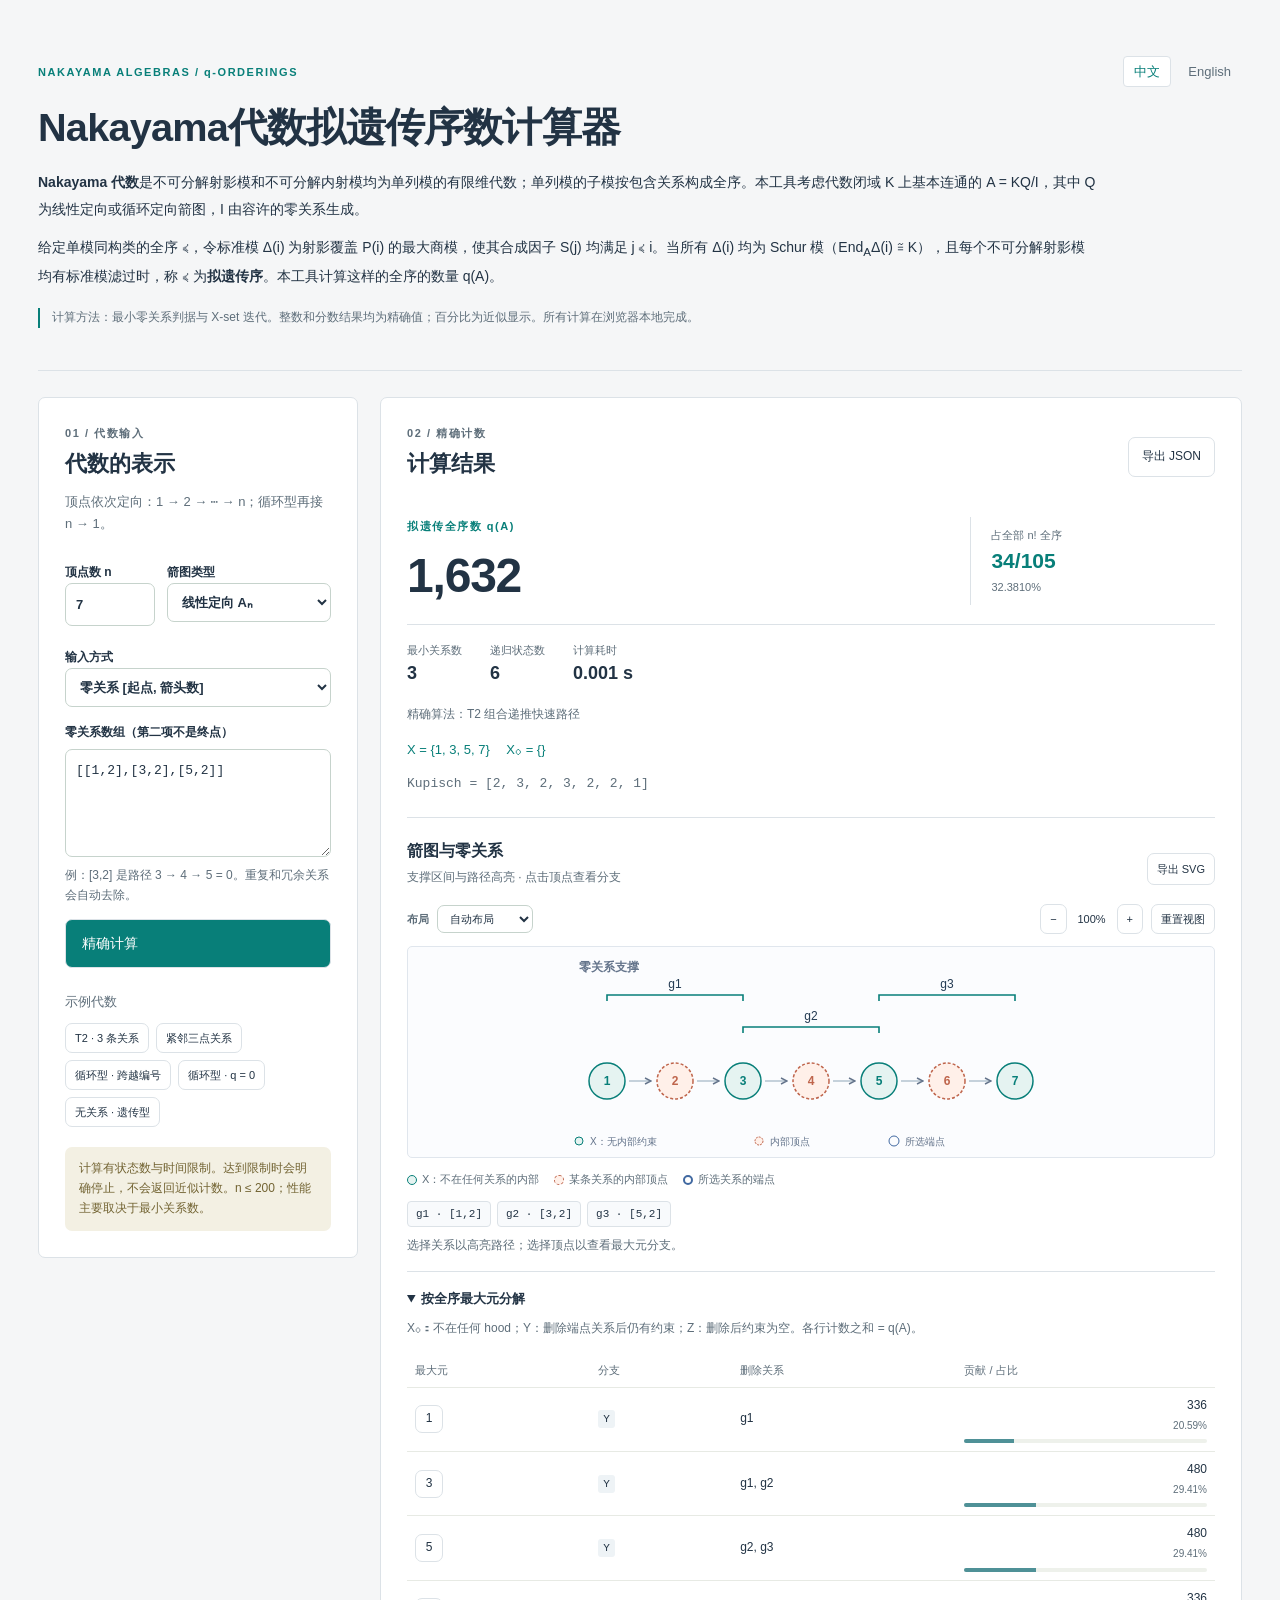
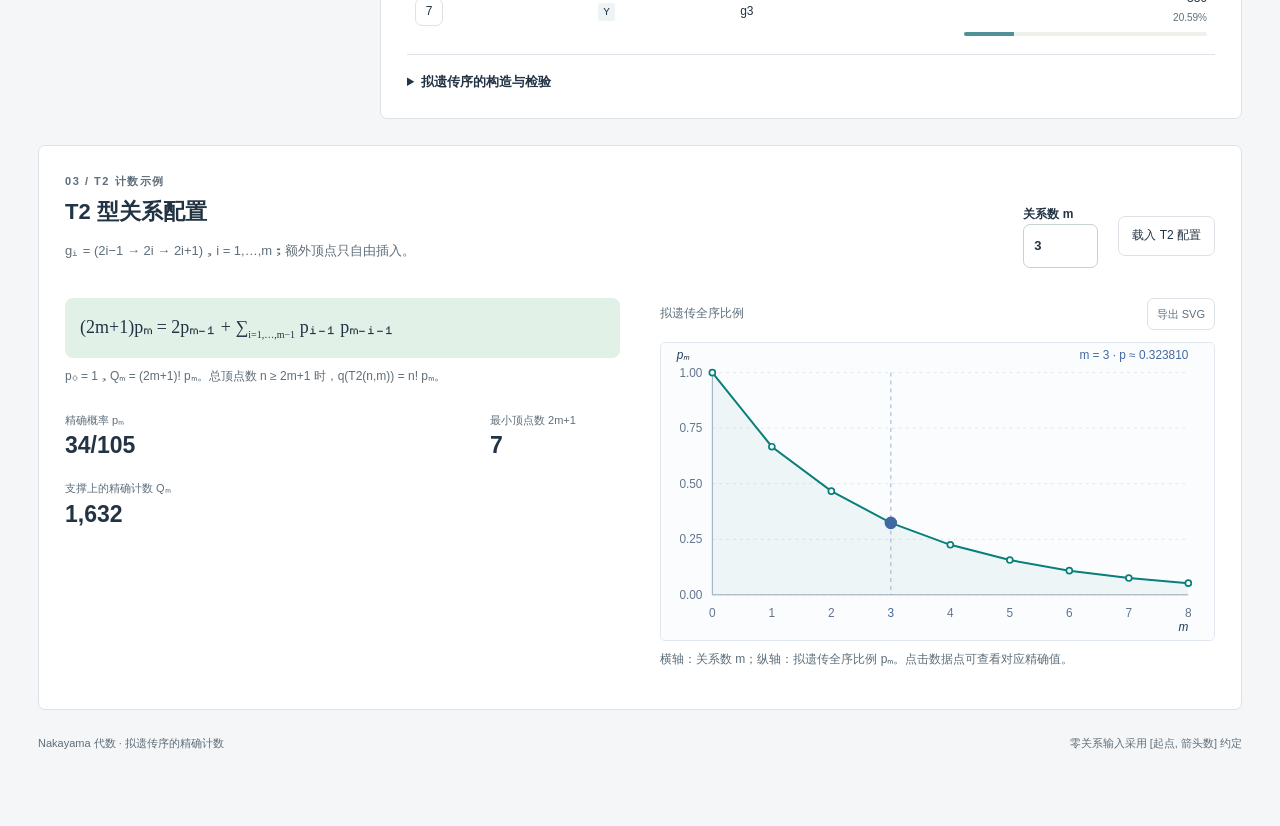
==== commit 8ca76190: "Improve relation diagrams and interactive scientific visualizations" ====
--- a/nakayama/index.html
+++ b/nakayama/index.html
@@ -1,5 +1,5 @@
 <!doctype html>
-<html lang="zh-CN"><head><meta charset="utf-8"><meta name="viewport" content="width=device-width,initial-scale=1"><title>Nakayama代数拟遗传序数计算器</title><link rel="icon" href="data:image/svg+xml,%3Csvg xmlns=%27http://www.w3.org/2000/svg%27 viewBox=%270 0 64 64%27%3E%3Ccircle cx=%2732%27 cy=%2732%27 r=%2728%27 fill=%27%23087f79%27/%3E%3Ctext x=%2732%27 y=%2742%27 text-anchor=%27middle%27 font-size=%2729%27 fill=%27white%27%3EN%3C/text%3E%3C/svg%3E"><link rel="stylesheet" href="style.css?v=20260926-academic"></head>
+<html lang="zh-CN"><head><meta charset="utf-8"><meta name="viewport" content="width=device-width,initial-scale=1"><title>Nakayama代数拟遗传序数计算器</title><link rel="icon" href="data:image/svg+xml,%3Csvg xmlns=%27http://www.w3.org/2000/svg%27 viewBox=%270 0 64 64%27%3E%3Ccircle cx=%2732%27 cy=%2732%27 r=%2728%27 fill=%27%23087f79%27/%3E%3Ctext x=%2732%27 y=%2742%27 text-anchor=%27middle%27 font-size=%2729%27 fill=%27white%27%3EN%3C/text%3E%3C/svg%3E"><link rel="stylesheet" href="style.css?v=20260927-visual"></head>
 <body><main class="shell">
 <header>
 <div class="header-top"><div class="eyebrow">NAKAYAMA ALGEBRAS / q-ORDERINGS</div><nav class="language-nav" aria-label="语言"><a href="index.html" lang="zh-CN" aria-current="page">中文</a><a href="en.html" lang="en">English</a></nav></div>
@@ -21,13 +21,18 @@
 <div id="resultContent" hidden><div class="hero-result"><div><div class="eyebrow">拟遗传全序数 q(A)</div><div id="qValue" class="big-number"></div></div><div class="ratio-box"><span>占全部 n! 全序</span><strong id="ratioValue"></strong><small id="percentValue"></small></div></div>
 <div class="microstats"><div><small>最小关系数</small><b id="mValue"></b></div><div><small>递归状态数</small><b id="statesValue"></b></div><div><small>计算耗时</small><b id="timeValue"></b></div></div><p class="hint" id="algorithmValue"></p>
 <div id="warnings"></div><p class="sets" id="sets"></p><p class="muted mono" id="kupischValue"></p>
-<div class="diagram-wrap" id="algebraDiagram"></div><div class="legend"><span><i class="teal"></i>X：不属于任何关系的内部</span><span><i class="coral"></i>不能作全序最大元</span></div><div id="relationChips" class="relation-chips"></div><p class="hint" id="relationDetail">点击关系，查看其 hood 与内部顶点；循环路径保留重复出现的语义。</p>
-<details open><summary>按全序最大元分解</summary><p class="hint">X₀：不在任何 hood；Y：删除端点关系后仍有约束；Z：删除后约束为空。各行计数之和 = q(A)。</p><div class="table-scroll"><table><thead><tr><th>最大元</th><th>分支</th><th>删除关系</th><th>贡献</th></tr></thead><tbody id="branchRows"></tbody></table></div></details>
+<section class="visual-section" aria-label="箭图与关系">
+<div class="visual-heading"><div><h3>箭图与零关系</h3><p class="hint">支撑区间与路径高亮 · 点击顶点查看分支</p></div><button id="exportGraph">导出 SVG</button></div>
+<div class="graph-toolbar"><label for="graphView">布局</label><select id="graphView"><option value="auto">自动布局</option><option value="linear">线性展开</option><option value="ring">环形布局</option></select><div class="zoom-controls"><button id="zoomOut" aria-label="缩小">−</button><output id="zoomValue">100%</output><button id="zoomIn" aria-label="放大">+</button></div><button id="resetGraph">重置视图</button></div>
+<div class="diagram-wrap" id="algebraDiagram" tabindex="0" aria-label="可滚动箭图"></div>
+<div class="legend graph-legend"><span><i class="legend-x"></i>X：不在任何关系的内部</span><span><i class="legend-interior"></i>某条关系的内部顶点</span><span><i class="legend-end"></i>所选关系的端点</span></div>
+<div id="relationChips" class="relation-chips"></div><p class="hint" id="relationDetail"></p><div id="relationPath" class="relation-path"></div><p id="vertexDetail" class="vertex-detail" hidden></p></section>
+<details open><summary>按全序最大元分解</summary><p class="hint">X₀：不在任何 hood；Y：删除端点关系后仍有约束；Z：删除后约束为空。各行计数之和 = q(A)。</p><div class="table-scroll"><table><thead><tr><th>最大元</th><th>分支</th><th>删除关系</th><th>贡献 / 占比</th></tr></thead><tbody id="branchRows"></tbody></table></div></details>
 <details><summary>拟遗传序的构造与检验</summary><p class="hint">从大到小排列顶点，以逗号分隔。判据：每条最小关系的 hood 最大元不能在内部。</p><textarea id="orderInput" rows="2"></textarea><button id="checkButton">检验这个全序</button><p id="orderResult"></p></details>
 </div></div></section>
 <section class="panel t2-panel"><div class="section-no">03 / T2 计数示例</div><div class="t2-head"><div><h2>T2 型关系配置</h2><p class="muted">gᵢ = (2i−1 → 2i → 2i+1)，i = 1,…,m；额外顶点只自由插入。</p></div><label>关系数 m<input id="t2M" type="number" min="1" max="30" value="3"></label><button id="loadT2">载入 T2 配置</button></div>
-<div class="t2-grid"><div><div class="formula">(2m+1)pₘ = 2pₘ₋₁ + ∑<sub>i=1,…,m−1</sub> pᵢ₋₁ pₘ₋ᵢ₋₁</div><p class="hint">p₀ = 1，Qₘ = (2m+1)! pₘ。总顶点数 n ≥ 2m+1 时，q(T2(n,m)) = n! pₘ。</p><div class="t2-metrics"><div><small>精确概率 pₘ</small><strong id="t2P"></strong></div><div><small>最小顶点数 2m+1</small><strong id="t2N"></strong></div><div class="span2"><small>支撑上的精确计数 Qₘ</small><strong id="t2Q"></strong></div></div></div><div><div id="t2Chart"></div><p class="hint">横轴：关系数 m；纵轴：满足约束的全序比例 pₘ（不是序数 Qₘ）。</p></div></div>
+<div class="t2-grid"><div><div class="formula">(2m+1)pₘ = 2pₘ₋₁ + ∑<sub>i=1,…,m−1</sub> pᵢ₋₁ pₘ₋ᵢ₋₁</div><p class="hint">p₀ = 1，Qₘ = (2m+1)! pₘ。总顶点数 n ≥ 2m+1 时，q(T2(n,m)) = n! pₘ。</p><div class="t2-metrics"><div><small>精确概率 pₘ</small><strong id="t2P"></strong></div><div><small>最小顶点数 2m+1</small><strong id="t2N"></strong></div><div class="span2"><small>支撑上的精确计数 Qₘ</small><strong id="t2Q"></strong></div></div></div><div><div class="chart-heading"><span>拟遗传全序比例</span><button id="exportT2">导出 SVG</button></div><div id="t2Chart"></div><p class="hint">横轴：关系数 m；纵轴：拟遗传全序比例 pₘ。点击数据点可查看对应精确值。</p></div></div>
 </section>
 
 <footer><span>Nakayama 代数 · 拟遗传序的精确计数</span><span>零关系输入采用 [起点, 箭头数] 约定</span></footer>
-</main><script src="core.js?v=20260926-academic"></script><script src="i18n.js?v=20260926-academic"></script><script src="app.js?v=20260926-academic"></script></body></html>
+</main><script src="core.js?v=20260927-visual"></script><script src="i18n.js?v=20260927-visual"></script><script src="visualization.js?v=20260927-visual"></script><script src="app.js?v=20260927-visual"></script></body></html>
--- a/nakayama/style.css
+++ b/nakayama/style.css
@@ -8,3 +8,13 @@
 header p{max-width:1060px}.definitions p{color:var(--ink);font-size:14px;line-height:1.9;margin:12px 0}.scope-note{font-size:12px;border-left:2px solid var(--teal);padding-left:12px;margin-top:18px}
 .panel{border-radius:7px;box-shadow:none}.microstats{flex-wrap:wrap;gap:14px 28px}.formula{font-family:Georgia,'Times New Roman',serif}.language-nav a:focus-visible{outline:2px solid var(--teal);outline-offset:2px}
 @media(max-width:720px){h1{font-size:27px}.definitions p{font-size:13px}.hero-result{grid-template-columns:minmax(0,1fr)}.ratio-box{border:0;padding:0}.t2-head>div{min-width:0;flex-basis:100%}.formula{font-size:16px}.header-top .eyebrow{font-size:10px}}
+/* Relation-focused scientific graphics. */
+.visual-section{margin-top:22px;padding-top:20px;border-top:1px solid var(--line)}
+.visual-heading,.chart-heading{display:flex;justify-content:space-between;align-items:center;gap:12px}.visual-heading h3{margin:0;font-size:16px;font-weight:600}.visual-heading .hint{margin:4px 0 12px}.visual-heading>div{min-width:0}.visual-heading>button,.chart-heading>button{flex-shrink:0;font-size:11px;padding:6px 9px}
+.graph-toolbar{display:flex;align-items:center;flex-wrap:wrap;gap:8px;margin:4px 0 12px}.graph-toolbar label{margin:0;font-size:11px;color:var(--muted)}.graph-toolbar select{width:auto;max-width:160px;font-size:11px;padding:6px 22px 6px 8px}.graph-toolbar button{font-size:11px;padding:5px 9px}.zoom-controls{display:flex;align-items:center;gap:4px;margin-left:auto}.zoom-controls output{min-width:42px;text-align:center;font-size:11px;font-variant-numeric:tabular-nums}
+.diagram-wrap{background:#fbfcfe;border-color:#e0e6ed;border-radius:5px;max-height:480px;scrollbar-width:thin;scrollbar-color:#bccad3 #f3f6f8}.diagram-wrap svg{display:block;margin:0 auto}.diagram-wrap:focus-visible{outline:2px solid var(--teal)}
+.graph-legend{font-size:11px;gap:7px 15px;line-height:1.7;margin-top:12px}.graph-legend i{width:10px;height:10px;background:transparent;vertical-align:middle}.legend-x{border:1.5px solid #087f79;background:#e5f3f1!important}.legend-interior{border:1.5px dashed #bf654c;background:#fff0e9!important}.legend-end{border:2px solid #4169a1}
+.relation-chips{margin-top:12px}.relation-chips button{border-radius:4px;background:#f8fafc}.relation-chips button.selected{color:#315687;border-color:#4169a1;background:#edf3fb}.relation-chips button:focus-visible{outline:2px solid #4169a1}
+.relation-path:empty{display:none}.relation-path{padding:12px;background:#f8fafc;border:1px solid #e4eaf0;border-radius:5px;margin:12px 0}.path-heading{font-size:11px;color:var(--muted);margin-bottom:10px}.path-sequence{display:flex;gap:7px;align-items:center;overflow:auto;padding-bottom:6px;scrollbar-width:thin}.path-node{display:flex;flex-direction:column;align-items:center;flex-shrink:0;min-width:40px}.path-node b{display:grid;place-items:center;border:1px dashed #bf654c;background:#fff3ec;border-radius:50%;width:29px;height:29px;font-size:12px;font-weight:600;color:#9a4c38}.path-node.endpoint b{border:2px solid #4169a1;background:#edf3fb;color:#315687}.path-node small{font-size:9px;margin-top:4px;color:var(--muted);white-space:nowrap}.path-arrow{color:#9aaaba;font-size:12px;flex-shrink:0;margin-bottom:17px}.path-ellipsis{padding:0 8px;font-size:18px}.relation-path .hint{margin-bottom:0}.vertex-detail{padding:10px 12px;border-left:3px solid #9b721c;background:#faf8f0;font-size:12px;overflow-wrap:anywhere}
+.branch-share{display:block;color:var(--muted);font-size:10px;margin-top:2px}.branch-type{font:11px ui-monospace,monospace;background:#eef3f6;border-radius:3px;padding:3px 5px}.branch-select{padding:3px 7px;min-width:28px;font-variant-numeric:tabular-nums}.selected-branch{background:#edf3fb}.selected-branch .branch-select{border-color:#4169a1;color:#315687}.branch-track{height:4px;border-radius:3px;overflow:hidden;margin-top:5px}.branch-fill{height:4px;background:#4f9197}.chart-heading{font-size:12px;color:var(--muted);margin-bottom:12px}#t2Chart{border:1px solid #e1e7ee;border-radius:5px;overflow:hidden}#t2Chart svg{height:auto}svg [role=button]:focus{outline:2px solid #4169a1;outline-offset:3px}
+@media(max-width:720px){.graph-toolbar{gap:6px}.graph-toolbar select{max-width:125px}.graph-toolbar #resetGraph{margin-left:auto}.zoom-controls{margin-left:0}.visual-heading{align-items:flex-start}.graph-legend{font-size:10px}.diagram-wrap{max-height:360px}.t2-grid{gap:25px}}
